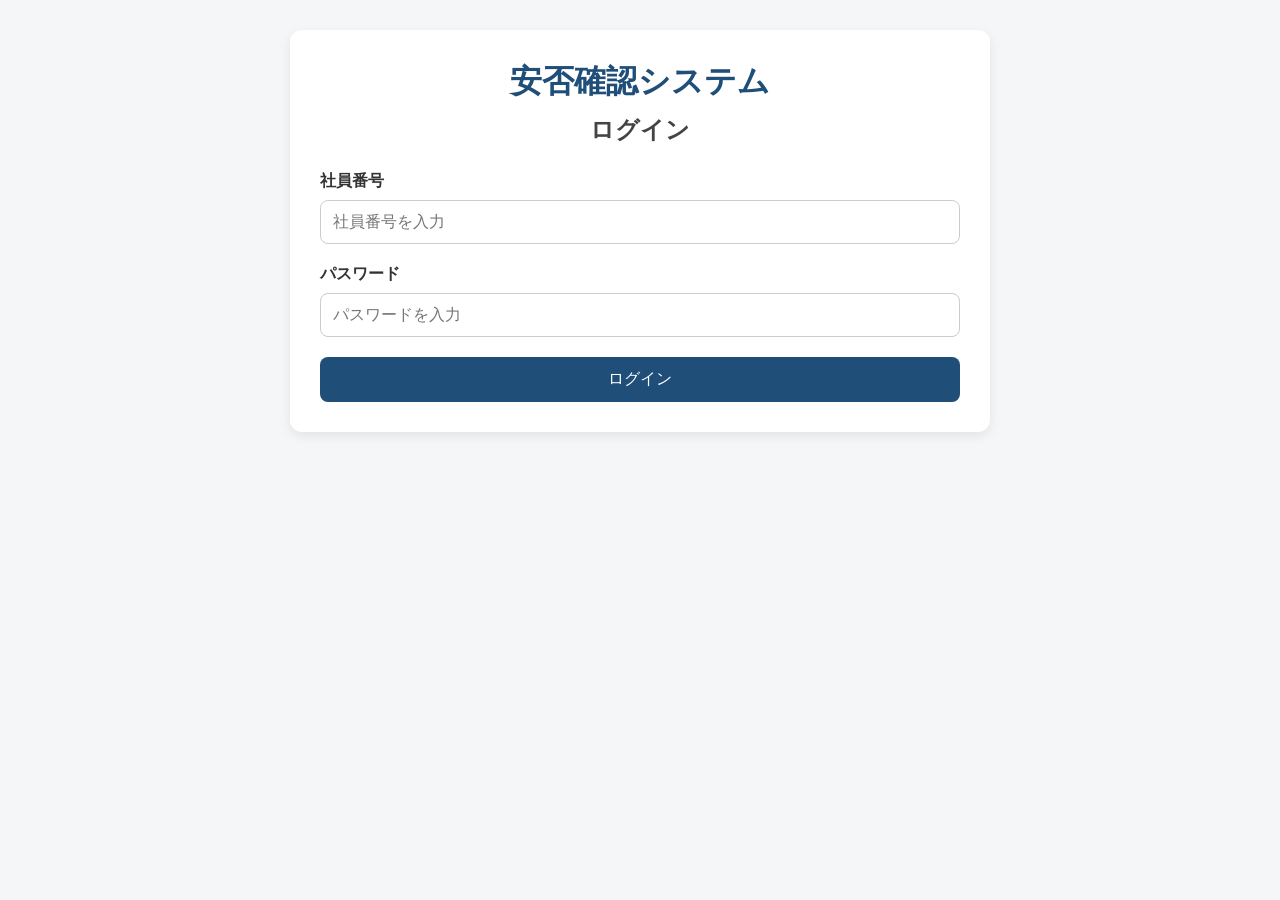
==== index.html @ 69dcac99 "Add files via upload" ====
<!-- ログイン画面 -->

<!DOCTYPE html>
<html lang="ja">
<head>
  <meta charset="UTF-8">
  <meta name="viewport" content="width=device-width, initial-scale=1.0">
  <title>ログイン | 安否確認システム</title>
  <link rel="stylesheet" href="style.css">
</head>
<body>
  <div class="container">
    <h1>安否確認システム</h1>
    <h2>ログイン</h2>

    <form action="report.html">
      <div class="form-group">
        <label for="employeeId">社員番号</label>
        <input type="text" id="employeeId" name="employeeId" placeholder="社員番号を入力">
      </div>

      <div class="form-group">
        <label for="password">パスワード</label>
        <input type="password" id="password" name="password" placeholder="パスワードを入力">
      </div>

      <button type="submit">ログイン</button>
    </form>
  </div>
  <script src="app.js"></script>
</body>
</html>
---- style.css ----
* {
  margin: 0;
  padding: 0;
  box-sizing: border-box;
}

body {
  font-family: "Yu Gothic", "Meiryo", sans-serif;
  background-color: #f4f6f8;
  color: #333;
  padding: 30px 15px;
}

.container {
  max-width: 700px;
  margin: 0 auto;
  background-color: #ffffff;
  padding: 30px;
  border-radius: 12px;
  box-shadow: 0 4px 12px rgba(0, 0, 0, 0.08);
}

h1 {
  text-align: center;
  margin-bottom: 10px;
  color: #1f4e79;
}

h2 {
  text-align: center;
  margin-bottom: 25px;
  color: #444;
}

p {
  margin-bottom: 15px;
  line-height: 1.6;
}

.form-group {
  margin-bottom: 20px;
}

label {
  display: inline-block;
  margin-bottom: 8px;
  font-weight: bold;
}

input[type="text"],
input[type="password"],
textarea {
  width: 100%;
  padding: 12px;
  border: 1px solid #ccc;
  border-radius: 8px;
  font-size: 16px;
}

textarea {
  resize: vertical;
}

.radio-group {
  margin-top: 10px;
}

.radio-group label {
  font-weight: normal;
  margin-left: 6px;
}

.radio-item {
  margin-bottom: 10px;
}

button {
  width: 100%;
  padding: 12px;
  background-color: #1f4e79;
  color: white;
  border: none;
  border-radius: 8px;
  font-size: 16px;
  cursor: pointer;
}

button:hover {
  background-color: #163a5a;
}

a {
  color: #1f4e79;
  text-decoration: none;
}

a:hover {
  text-decoration: underline;
}

.link-area {
  margin-top: 20px;
  text-align: center;
}

.message {
  text-align: center;
  margin-bottom: 20px;
  font-size: 18px;
}

table {
  width: 100%;
  border-collapse: collapse;
  margin-top: 20px;
  background-color: white;
}

th,
td {
  border: 1px solid #ccc;
  padding: 12px;
  text-align: center;
}

th {
  background-color: #1f4e79;
  color: white;
}

tr:nth-child(even) {
  background-color: #f9f9f9;
}

.status-safe {
  color: green;
  font-weight: bold;
}

.status-injured {
  color: red;
  font-weight: bold;
}

.status-pending {
  color: gray;
  font-weight: bold;
}

@media (max-width: 600px) {
  .container {
    padding: 20px;
  }

  h1 {
    font-size: 24px;
  }

  h2 {
    font-size: 20px;
  }

  th,
  td {
    font-size: 14px;
    padding: 8px;
  }
}
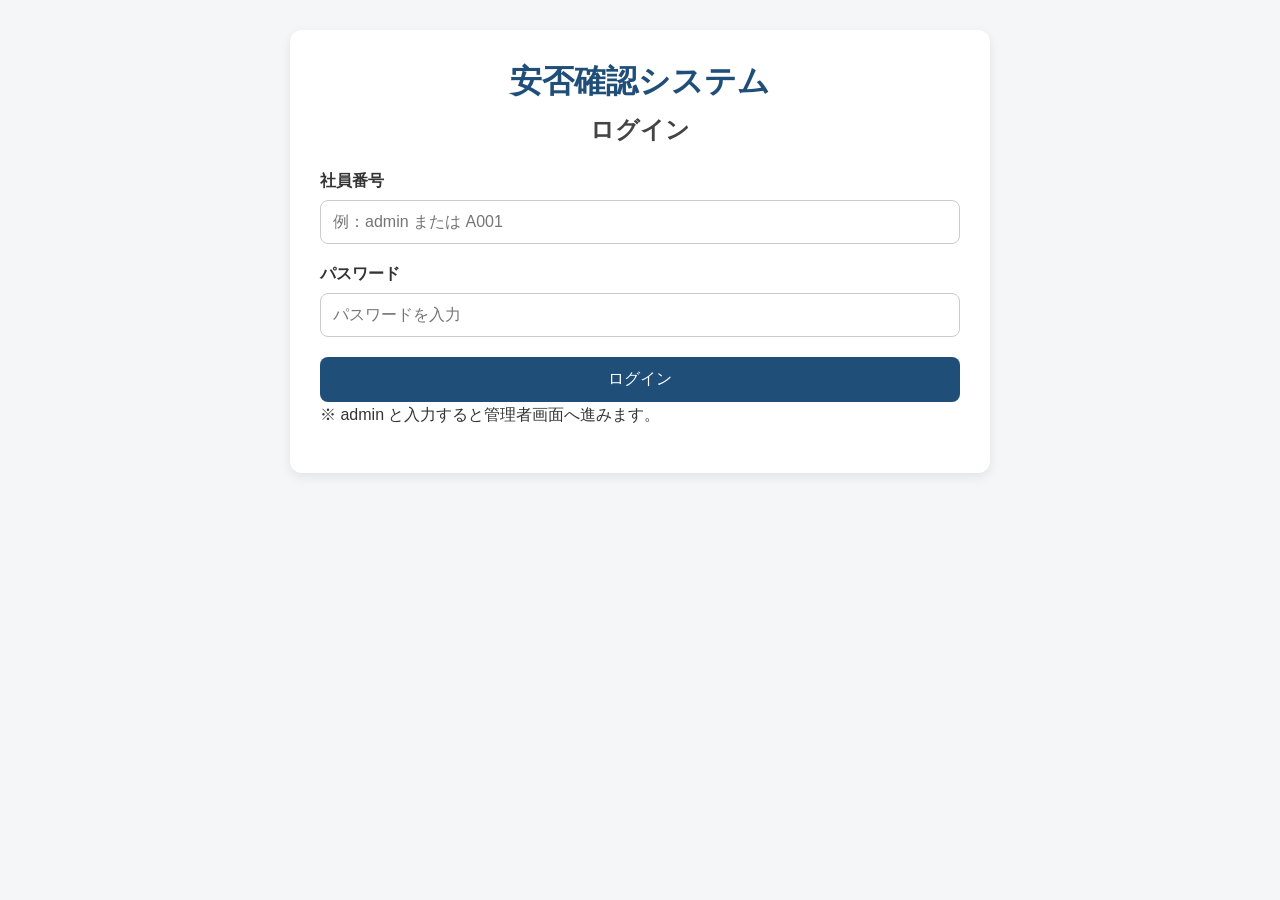
==== commit e6d0694b: "index.html" ====
--- a/index.html
+++ b/index.html
@@ -1,5 +1,4 @@
 <!-- ログイン画面 -->
-
 <!DOCTYPE html>
 <html lang="ja">
 <head>
@@ -9,24 +8,27 @@
   <link rel="stylesheet" href="style.css">
 </head>
 <body>
-  <div class="container">
+  <div class="container small">
     <h1>安否確認システム</h1>
     <h2>ログイン</h2>
 
-    <form action="report.html">
+    <form id="loginForm">
       <div class="form-group">
         <label for="employeeId">社員番号</label>
-        <input type="text" id="employeeId" name="employeeId" placeholder="社員番号を入力">
+        <input type="text" id="employeeId" placeholder="例：admin または A001">
       </div>
 
       <div class="form-group">
         <label for="password">パスワード</label>
-        <input type="password" id="password" name="password" placeholder="パスワードを入力">
+        <input type="password" id="password" placeholder="パスワードを入力">
       </div>
 
       <button type="submit">ログイン</button>
     </form>
+
+    <p class="hint">※ admin と入力すると管理者画面へ進みます。</p>
   </div>
+
   <script src="app.js"></script>
 </body>
-</html>+</html>
